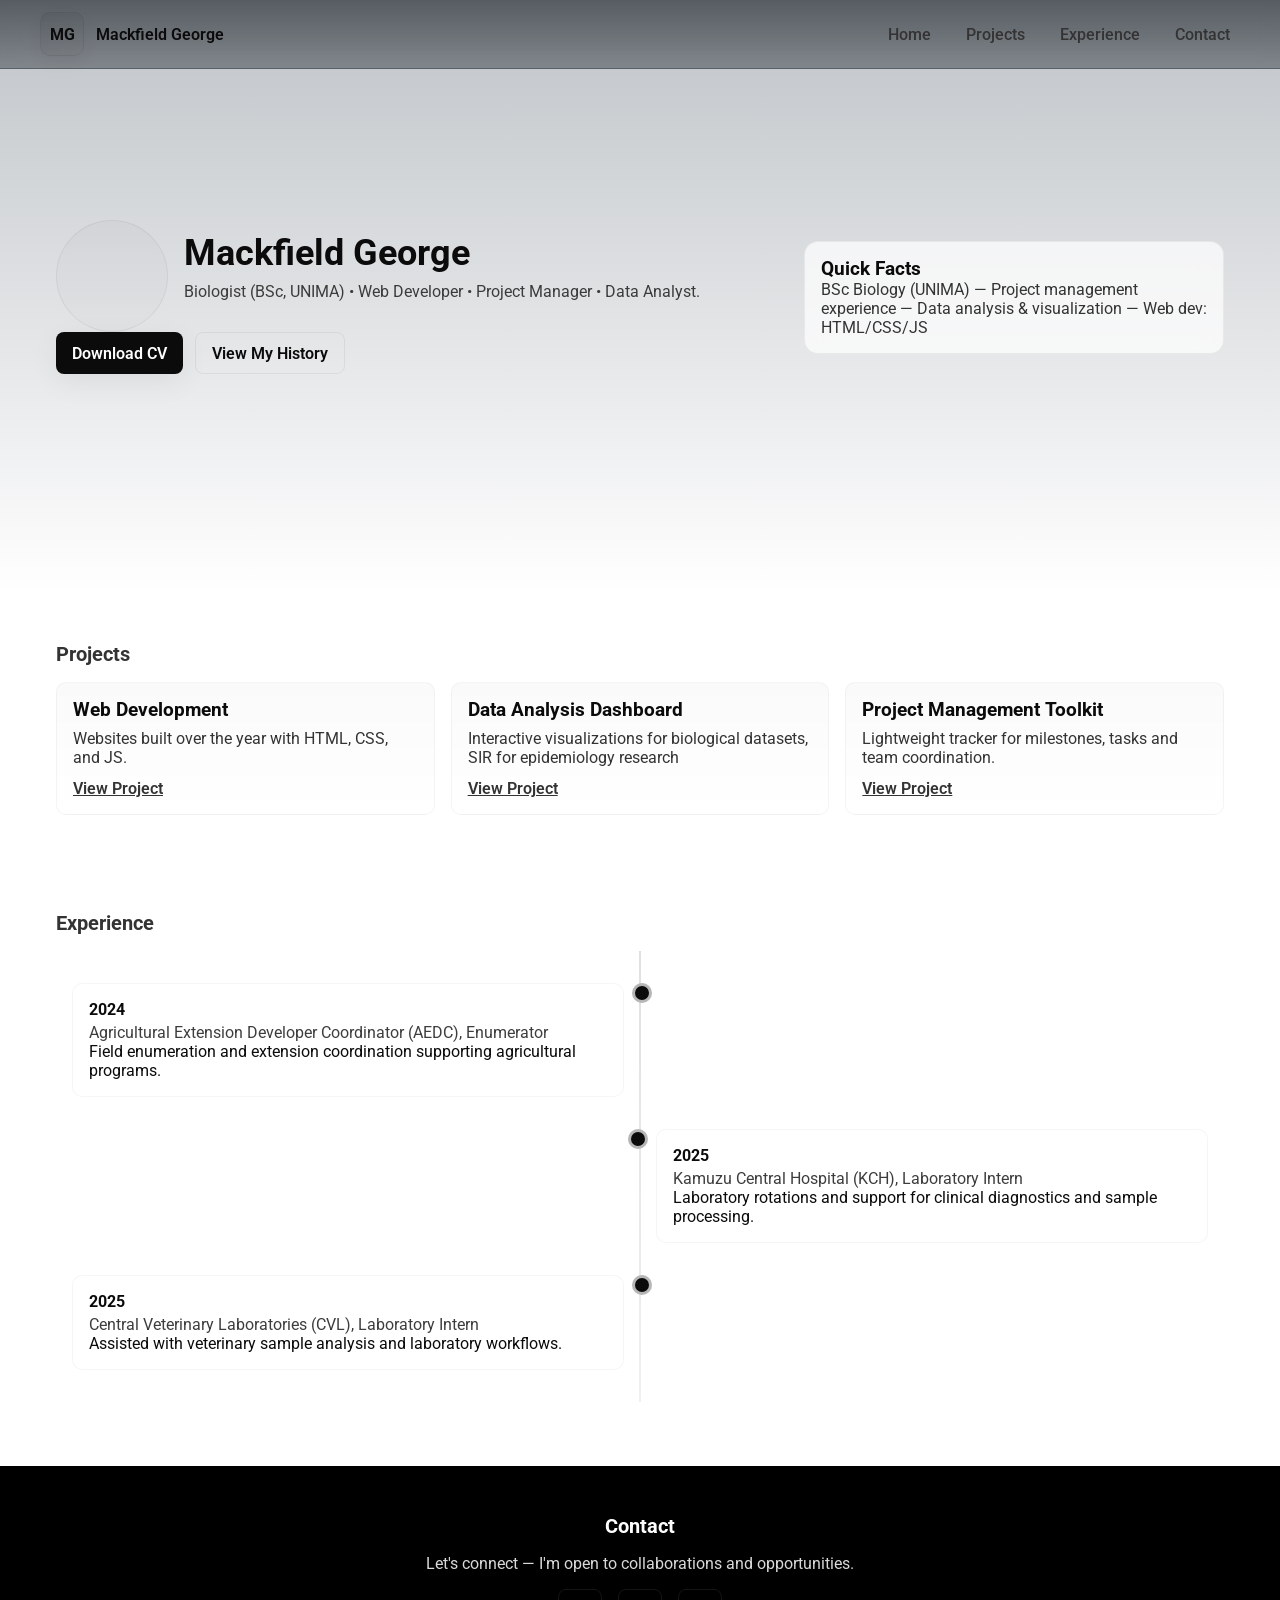
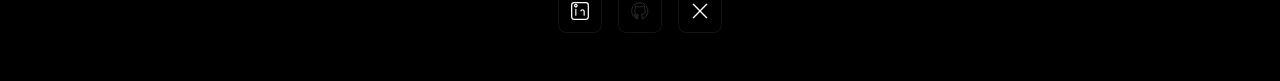
==== index.html @ 66f75277 "Update and rename personal.html to index.html" ====
<!DOCTYPE html>
<html lang="en">
<head>
    <meta charset="UTF-8">
    <meta name="viewport" content="width=device-width, initial-scale=1.0">
    <title>Mackfield George - Portfolio</title>
    <link href="https://fonts.googleapis.com/css2?family=Roboto:wght@300;400;500;700&display=swap" rel="stylesheet">
    <link rel="stylesheet" href="styles.css">
</head>
<body>
    <header>
        <div class="container header-inner">
            <div class="brand">
                <div class="logo">MG</div>
                <h1>Mackfield George</h1>
            </div>
            <nav aria-label="Main navigation">
                <a href="#hero">Home</a>
                <a href="#projects">Projects</a>
                <a href="#experience">Experience</a>
                <a href="#contact">Contact</a>
            </nav>
            <button class="nav-toggle" aria-label="Toggle menu" aria-expanded="false">☰</button>
        </div>
    </header>

    <section id="hero">
        <div class="container hero-grid">
                        <div class="hero-intro">
                                <div style="display:flex;align-items:center;gap:1rem;flex-wrap:wrap">
                                    <div class="avatar avatar-hero" id="avatar-root" tabindex="0" title="Upload profile photo">
                                        <img id="avatar-img" src="Profile.png" alt="Profile photo" onerror="this.style.display='none'">
                                        <input id="avatar-input" type="file" accept="image/*" aria-label="Upload profile photo">
                                    </div>
                                    <div>
                                        <h1>Mackfield George</h1>
                                        <p class="lead">Biologist (BSc, UNIMA) • Web Developer • Project Manager • Data Analyst.</p>
                                    </div>
                                </div>
                                <div class="cta-row">
                                        <!-- Primary call-to-action: Download CV -->
                                        <a id="download-cv" class="btn btn-primary" href="resume.html">Download CV</a>
                                        <!-- Secondary: view projects -->
                                        <a id="open-history" href="#" class="btn btn-ghost">View My History</a>
                                </div>

                        </div>
            <div class="panel">
                <h3 style="color:var(--text)">Quick Facts</h3>
                <p style="color:var(--muted)">BSc Biology (UNIMA) — Project management experience — Data analysis & visualization — Web dev: HTML/CSS/JS</p>
            </div>
        </div>
    </section>

    <section id="projects">
        <div class="container">
            <h2 class="h2">Projects</h2>
            <div class="projects-grid">
                <div class="project-card">
                    <h3>Web Development</h3>
                    <p>Websites built over the year with HTML, CSS, and JS.</p>
                    <a href="#">View Project</a>
                </div>
                <div class="project-card">
                    <h3>Data Analysis Dashboard</h3>
                    <p>Interactive visualizations for biological datasets, SIR for epidemiology research</p>
                    <a href="#">View Project</a>
                </div>
                <div class="project-card">
                    <h3>Project Management Toolkit</h3>
                    <p>Lightweight tracker for milestones, tasks and team coordination.</p>
                    <a href="#">View Project</a>
                </div>
            </div>
        </div>
    </section>

    <section id="experience">
        <div class="container">
            <h2 class="h2">Experience</h2>
            <div class="timeline">
                <div class="timeline-item">
                    <div class="timeline-dot"></div>
                    <div class="timeline-content">
                        <h4>2024</h4>
                        <p class="lead">Agricultural Extension Developer Coordinator (AEDC), Enumerator</p>
                        <p>Field enumeration and extension coordination supporting agricultural programs.</p>
                    </div>
                </div>
                <div class="timeline-item">
                    <div class="timeline-dot"></div>
                    <div class="timeline-content">
                        <h4>2025</h4>
                        <p class="lead">Kamuzu Central Hospital (KCH), Laboratory Intern</p>
                        <p>Laboratory rotations and support for clinical diagnostics and sample processing.</p>
                    </div>
                </div>
                <div class="timeline-item">
                    <div class="timeline-dot"></div>
                    <div class="timeline-content">
                        <h4>2025</h4>
                        <p class="lead">Central Veterinary Laboratories (CVL), Laboratory Intern</p>
                        <p>Assisted with veterinary sample analysis and laboratory workflows.</p>
                    </div>
                </div>
            </div>
        </div>
    </section>

    <section id="contact">
        <div class="container">
            <h2 class="h2">Contact</h2>
            <p class="lead">Let's connect — I'm open to collaborations and opportunities.</p>
            <div class="social-icons">
                <a href="#" title="LinkedIn" aria-label="LinkedIn">
                    <!-- LinkedIn SVG -->
                    <svg width="20" height="20" viewBox="0 0 24 24" fill="none" xmlns="http://www.w3.org/2000/svg"><rect x="2" y="2" width="20" height="20" rx="3" stroke="currentColor" stroke-width="1.5"/><path d="M7 10v7M7 7a1.5 1.5 0 110-3 1.5 1.5 0 010 3zM17 17v-4c0-1.6-.9-2.5-2-2.5-1.1 0-1.6.8-1.9 1.3" stroke="currentColor" stroke-width="1.4" stroke-linecap="round" stroke-linejoin="round"/></svg>
                </a>
                <a href="#" title="GitHub" aria-label="GitHub">
                    <!-- GitHub SVG -->
                    <svg width="20" height="20" viewBox="0 0 24 24" fill="none" xmlns="http://www.w3.org/2000/svg"><path d="M12 2a10 10 0 00-3.16 19.49c.5.09.68-.22.68-.48 0-.24-.01-.87-.01-1.7-2.77.6-3.36-1.2-3.36-1.2-.45-1.13-1.1-1.43-1.1-1.43-.9-.62.07-.6.07-.6 1 .07 1.53 1.03 1.53 1.03.88 1.52 2.31 1.08 2.87.83.09-.65.34-1.08.62-1.33-2.22-.25-4.56-1.11-4.56-4.93 0-1.09.39-1.98 1.03-2.67-.1-.26-.45-1.28.1-2.66 0 0 .84-.27 2.75 1.02A9.55 9.55 0 0112 6.8c.85.004 1.7.115 2.5.34 1.9-1.29 2.74-1.02 2.74-1.02.56 1.38.21 2.4.1 2.66.64.69 1.03 1.58 1.03 2.67 0 3.83-2.34 4.67-4.57 4.92.35.3.66.88.66 1.78 0 1.29-.01 2.33-.01 2.65 0 .26.18.58.69.48A10 10 0 0012 2z" stroke="currentColor" stroke-width="0.2"/></svg>
                </a>
                <a href="#" title="X (Twitter)" aria-label="X">
                    <!-- X SVG -->
                    <svg width="20" height="20" viewBox="0 0 24 24" fill="none" xmlns="http://www.w3.org/2000/svg"><path d="M4 4l16 16M20 4L4 20" stroke="currentColor" stroke-width="1.6" stroke-linecap="round" stroke-linejoin="round"/></svg>
                </a>
            </div>
        </div>
    </section>

        <!-- History Modal -->
        <div id="history-modal" class="modal-overlay" role="dialog" aria-modal="true" aria-labelledby="history-title">
            <div class="modal" role="document">
                <div class="modal-header">
                    <div id="history-title" class="modal-title">Personal History & Academic Journey</div>
                    <button class="modal-close" aria-label="Close history">✕</button>
                </div>
                <div class="modal-body">
                    <h3>Early Life & Education</h3>
                    <p>I was born on 3 June, 2003 in Lilongwe, Malawi, to my parents Mr and Mrs George Kadyaula. My early years were shaped by a curious environment that encouraged exploration, leading me to Tsogolo Education Centre, then later to Mdzobwe Full Primary School for my foundational education. I did very well on my PSLC and was selected to one of the country's top secondary schools, Mzuzu Government Secondary School. There I first began to appreciate the intersection of different disciplines and developed an interest in how the world operates. My form four MSCE exam results got me selected to the top university in the country to pursue my undergraduate degree, Bachelor of Science in Biology.</p>

                    <h3>University & Personal Growth</h3>
                    <p>University was a transformative period that allowed me to bridge the gap between theoretical knowledge and practical application. While my core curriculum focused on biology, I spent elective time and personal hours diving into subjects that also fascinate me.</p>

                    <h3>Areas of Interest & Intellectual Pursuit</h3>
                    <p>My free time during holidays and weekends was used to learn programming and data analysis where I learned the power of code to solve problems and the ability of data to reveal hidden patterns in biological or social systems. Though not my major-related discipline, the humanities hold a strong interest for me. To balance the technical, I am deeply invested in philosophy, geopolitics, and literature.</p>

                    <h3>Future Aspirations</h3>
                    <p>My ultimate goal is to synthesize these diverse interests by pursuing an MSc in Bioinformatics. I believe the future of medicine and biological discovery lies at the intersection of computational power and laboratory expertise. By combining my passion for programming with my foundation in lab sciences, I aim to contribute to the field of genomics and personalized medicine.</p>

                </div>
            </div>

        

    <script src="script.js"></script>
</body>
</html>
---- styles.css ----
/* Minimalist Dark Mode — Deep Blues & Slate Grey */
:root{
  --bg:#ffffff;
  --panel: rgba(255,255,255,0.7);
  --accent:#000000;
  --text:#0b0b0b;
  --muted:#333333;
  --glass: rgba(255,255,255,0.6);
}
*{box-sizing:border-box;margin:0;padding:0}
html,body{height:100%}
body{
  font-family: 'Roboto', system-ui, -apple-system, 'Segoe UI', Roboto, 'Helvetica Neue', Arial;
  background:var(--bg);
  color:var(--text);
  -webkit-font-smoothing:antialiased;
  -moz-osx-font-smoothing:grayscale;
}
.container{width:100%;max-width:1200px;margin:0 auto;padding:0 1rem}
header{position:fixed;left:0;right:0;top:0;z-index:60;background:linear-gradient(180deg,rgba(0,8,15,0.55),rgba(0,8,15,0.35));backdrop-filter:blur(8px);border-bottom:1px solid rgba(74,144,226,0.04)}
.header-inner{display:flex;align-items:center;justify-content:space-between;padding:0.75rem 0}
.brand{display:flex;align-items:center;gap:0.75rem}
.brand .logo{width:44px;height:44px;border-radius:10px;background:linear-gradient(135deg,rgba(0,0,0,0.06),rgba(0,0,0,0.02));display:flex;align-items:center;justify-content:center;color:var(--text);font-weight:700;border:1px solid rgba(0,0,0,0.06);box-shadow:0 6px 18px rgba(0,0,0,0.04)}
.brand h1{font-size:1rem;color:var(--text);font-weight:600}
nav{display:flex;align-items:center;gap:1rem}
nav a{color:var(--muted);text-decoration:none;padding:0.5rem 0.6rem;border-radius:6px;font-weight:500}
nav a:hover,nav a:focus{color:var(--text);background:var(--glass)}
.nav-toggle{display:none;background:transparent;border:0;color:var(--muted);font-size:1.25rem}
main{padding-top:88px}
/* Hero */
#hero{min-height:66vh;display:flex;align-items:center;padding:3.5rem 0;background:linear-gradient(180deg,rgba(0,18,34,0.25),transparent)}
.hero-grid{display:grid;grid-template-columns:1fr 420px;gap:2rem;align-items:center}
.hero-intro h1{font-size:2.25rem;color:var(--text);margin-bottom:0.5rem}
.hero-intro p{font-size:1.025rem;color:var(--muted);max-width:60ch;margin-bottom:1.25rem}
.cta-row{display:flex;gap:0.75rem;flex-wrap:wrap}
.btn{display:inline-flex;align-items:center;gap:0.6rem;padding:0.65rem 1rem;border-radius:8px;border:0;cursor:pointer;text-decoration:none;font-weight:600}
.btn-primary{background:var(--text);color:#ffffff;box-shadow:0 8px 30px rgba(0,0,0,0.06)}
.btn-ghost{background:transparent;border:1px solid rgba(0,0,0,0.06);color:var(--text)}
.panel{background:var(--panel);backdrop-filter:blur(10px);-webkit-backdrop-filter:blur(10px);border:1px solid rgba(0,0,0,0.06);padding:1rem;border-radius:14px;color:var(--text)}
/* Projects */
#projects{padding:3rem 0}
.projects-grid{display:grid;grid-template-columns:repeat(auto-fit,minmax(240px,1fr));gap:1rem}
.project-card{padding:1rem;border-radius:10px;background:linear-gradient(180deg,rgba(0,0,0,0.02),rgba(0,0,0,0));border:1px solid rgba(0,0,0,0.04)}
.project-card h3{color:var(--text);margin-bottom:0.5rem}
.project-card p{color:var(--muted);margin-bottom:0.75rem}
.project-card a{color:var(--muted);font-weight:600}
/* Experience timeline */
#experience{padding:3rem 0}
.timeline{position:relative;margin:1rem 0;padding:1rem 0}
.timeline::before{content:'';position:absolute;left:50%;top:0;bottom:0;width:2px;background:linear-gradient(180deg,rgba(0,0,0,0.12),rgba(0,0,0,0.06));transform:translateX(-50%)}
.timeline-item{position:relative;width:50%;padding:1rem}
.timeline-item:nth-child(odd){left:0}
.timeline-item:nth-child(even){left:50%}
.timeline-dot{position:absolute;top:1rem;right:-12px;width:20px;height:20px;border-radius:50%;background:var(--text);border:3px solid var(--panel)}
.timeline-item:nth-child(even) .timeline-dot{left:-12px;right:auto}
.timeline-content{background:rgba(255,255,255,0.68);padding:1rem;border-radius:10px;border:1px solid rgba(0,0,0,0.04);color:var(--text)}
.timeline-content h4{color:var(--text);margin-bottom:0.25rem}
/* Contact */
#contact{padding:3rem 0;text-align:center;background:#000;color:#fff}
#contact .h2, #contact h2{color:#fff}
#contact .lead{color:#e6e6e6}
.social-icons{display:flex;gap:1rem;justify-content:center;margin-top:1rem}
.social-icons a{display:inline-flex;align-items:center;justify-content:center;width:44px;height:44px;border-radius:8px;background:transparent;border:1px solid rgba(255,255,255,0.08);color:#fff}
.social-icons a:hover{color:#fff;transform:translateY(-4px);background:rgba(255,255,255,0.03)}
/* Utilities */
.h2{font-size:1.25rem;color:var(--muted);margin-bottom:1rem}
.lead{color:var(--muted);opacity:0.95}
/* Responsive */
@media (max-width:900px){
  .hero-grid{grid-template-columns:1fr}
  .hero-grid > .panel{order:2}
  .timeline::before{left:20px}
  .timeline-item{width:100%;left:0;padding-left:3rem;padding-right:1rem}
  .timeline-item:nth-child(even){left:0}
  .timeline-dot{left:8px;right:auto}
  nav{display:none}
  .nav-toggle{display:inline-flex}
}
@media (max-width:480px){
  .brand h1{font-size:0.95rem}
  .hero-intro h1{font-size:1.5rem}
  .cta-row{flex-direction:column;align-items:flex-start}
}

/* Avatar / profile photo */
.avatar{width:64px;height:64px;border-radius:50%;overflow:hidden;border:1px solid rgba(0,0,0,0.06);background:linear-gradient(180deg,rgba(0,0,0,0.02),rgba(0,0,0,0.01));display:flex;align-items:center;justify-content:center;cursor:pointer}
.avatar img{width:100%;height:100%;object-fit:cover;display:block}
.avatar input[type=file]{display:none}
.avatar .initials{font-weight:700;color:var(--text)}
.resume-avatar{width:96px;height:96px;border-radius:14px}
.logo .avatar{width:56px;height:56px;border-radius:12px}
.avatar:focus{outline:3px solid rgba(0,0,0,0.06);outline-offset:3px}

/* Hero avatar sizing (circular) */
.avatar-hero{width:112px;height:112px;border-radius:50%;flex:0 0 112px}
.avatar-hero img{border-radius:50%}
.avatar-hero .initials{font-size:1.15rem}

/* Modal (history) */
.modal-overlay{position:fixed;inset:0;background:rgba(0,0,0,0.35);display:none;align-items:center;justify-content:center;padding:1.25rem;z-index:140}
.modal-overlay.open{display:flex}
.modal{width:100%;max-width:880px;background:rgba(255,255,255,0.9);backdrop-filter:blur(12px);-webkit-backdrop-filter:blur(12px);border-radius:14px;box-shadow:0 20px 60px rgba(0,0,0,0.12);overflow:auto;max-height:90vh;border:1px solid rgba(0,0,0,0.06)}
.modal-header{display:flex;align-items:center;justify-content:space-between;padding:1rem 1.25rem;border-bottom:1px solid rgba(0,0,0,0.04)}
.modal-title{font-size:1.125rem;font-weight:700;color:var(--text)}
.modal-close{background:transparent;border:0;font-size:1.25rem;padding:0.35rem;cursor:pointer;color:var(--text)}
.modal-body{padding:1rem 1.25rem;color:var(--text);line-height:1.6}
.modal-body h3{margin-top:0.25rem;margin-bottom:0.5rem}
.modal-body p{margin-bottom:0.9rem;color:var(--muted)}

@media (max-width:640px){
  .modal{max-width:640px;padding:0}
  .modal-body{padding:1rem}
}

/* (floating avatar/contact removed) */
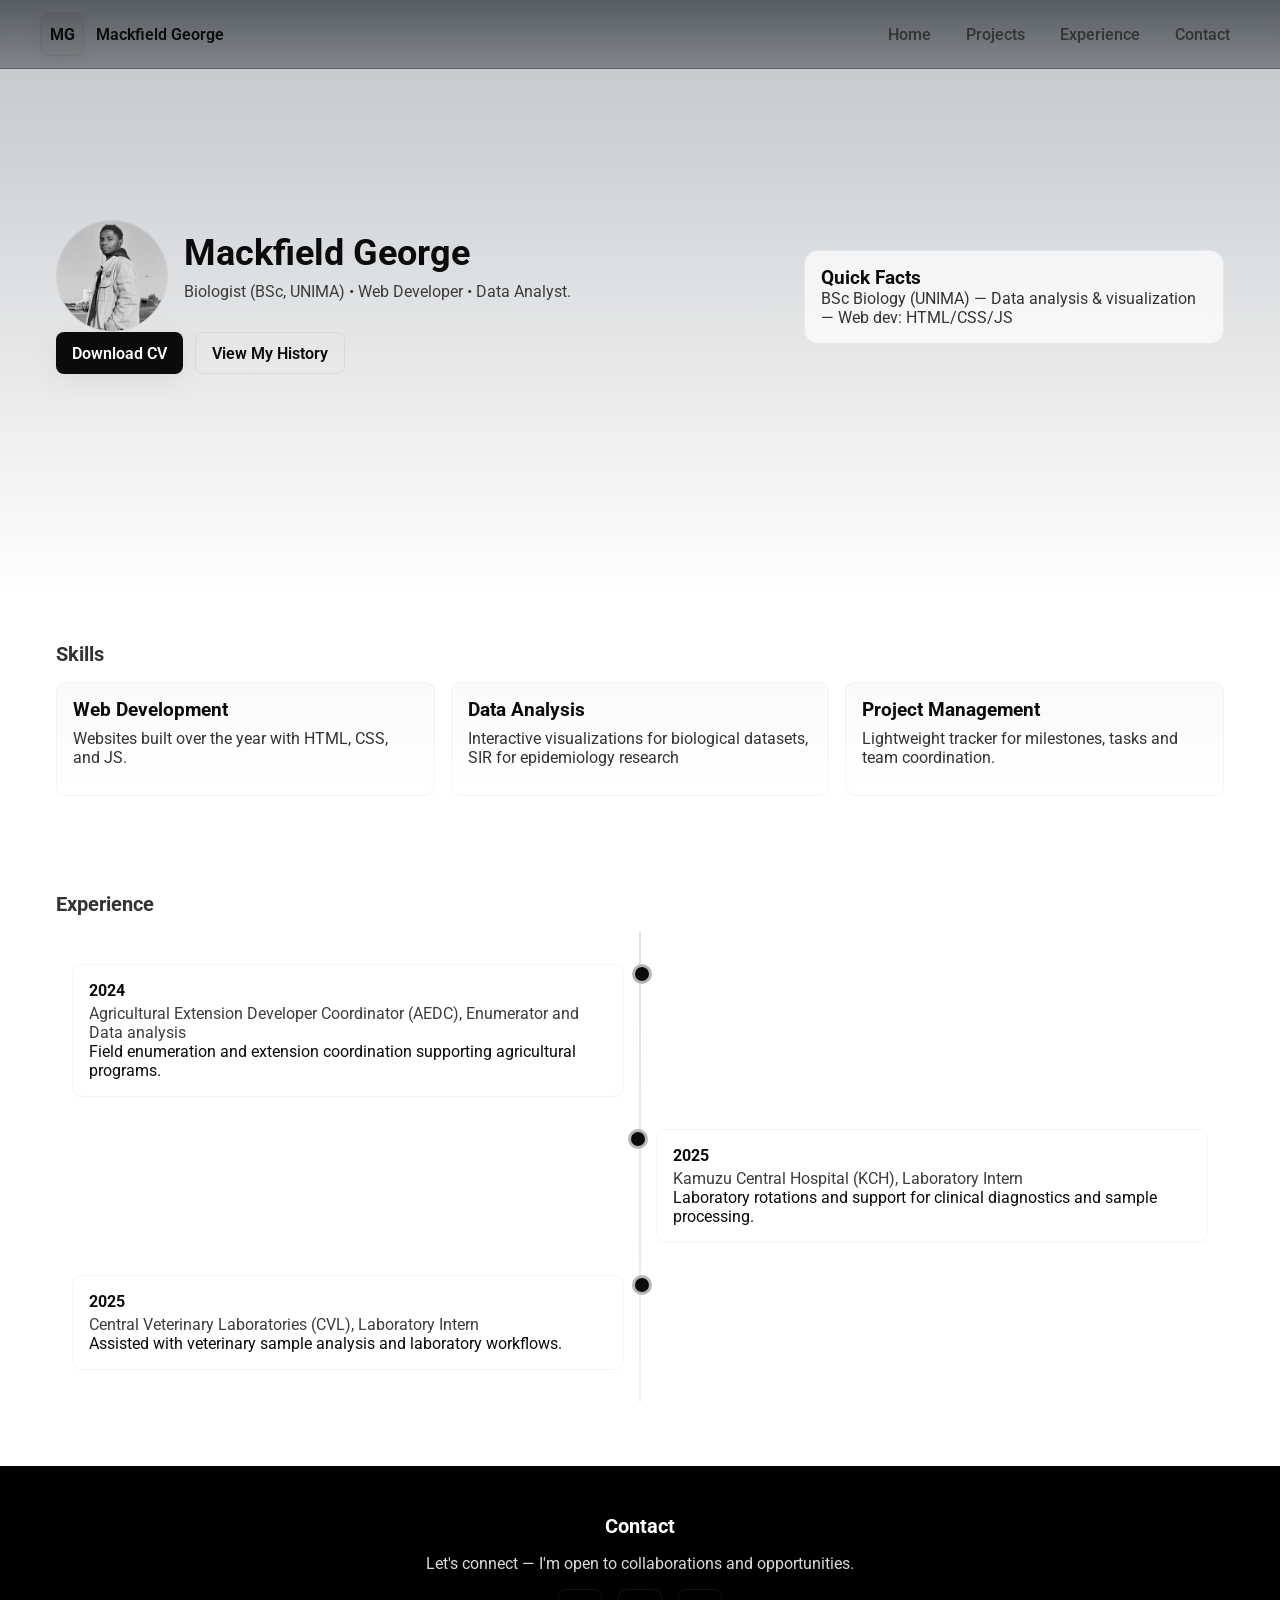
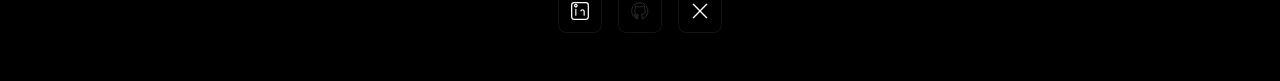
==== commit ecd0310c: "Fix HTML structure and update profile image source" ====
--- a/index.html
+++ b/index.html
@@ -26,50 +26,46 @@
 
     <section id="hero">
         <div class="container hero-grid">
-                        <div class="hero-intro">
-                                <div style="display:flex;align-items:center;gap:1rem;flex-wrap:wrap">
-                                    <div class="avatar avatar-hero" id="avatar-root" tabindex="0" title="Upload profile photo">
-                                        <img id="avatar-img" src="Profile.png" alt="Profile photo" onerror="this.style.display='none'">
-                                        <input id="avatar-input" type="file" accept="image/*" aria-label="Upload profile photo">
-                                    </div>
-                                    <div>
-                                        <h1>Mackfield George</h1>
-                                        <p class="lead">Biologist (BSc, UNIMA) • Web Developer • Project Manager • Data Analyst.</p>
-                                    </div>
-                                </div>
-                                <div class="cta-row">
-                                        <!-- Primary call-to-action: Download CV -->
-                                        <a id="download-cv" class="btn btn-primary" href="resume.html">Download CV</a>
-                                        <!-- Secondary: view projects -->
-                                        <a id="open-history" href="#" class="btn btn-ghost">View My History</a>
-                                </div>
-
-                        </div>
+            <div class="hero-intro">
+                <div style="display:flex;align-items:center;gap:1rem;flex-wrap:wrap">
+                    <div class="avatar avatar-hero">
+                        <img id="avatar-img" src="profile.png" alt="Mackfield George Profile Photo" onerror="this.style.display='none'">
+                    </div>
+                    <div>
+                        <h1>Mackfield George</h1>
+                        <p class="lead">Biologist (BSc, UNIMA) • Web Developer • Data Analyst.</p>
+                    </div>
+                </div>
+                <div class="cta-row">
+                    <a id="download-cv" class="btn btn-primary" href="resume.pdf" target="_blank" rel="noopener noreferrer">Download CV</a>
+                    <a id="open-history" href="#" class="btn btn-ghost">View My History</a>
+                </div>
+            </div>
             <div class="panel">
                 <h3 style="color:var(--text)">Quick Facts</h3>
-                <p style="color:var(--muted)">BSc Biology (UNIMA) — Project management experience — Data analysis & visualization — Web dev: HTML/CSS/JS</p>
+                <p style="color:var(--muted)">BSc Biology (UNIMA) — Data analysis & visualization — Web dev: HTML/CSS/JS</p>
             </div>
         </div>
     </section>
 
     <section id="projects">
         <div class="container">
-            <h2 class="h2">Projects</h2>
+            <h2 class="h2">Skills</h2>
             <div class="projects-grid">
                 <div class="project-card">
                     <h3>Web Development</h3>
                     <p>Websites built over the year with HTML, CSS, and JS.</p>
-                    <a href="#">View Project</a>
+                    
                 </div>
                 <div class="project-card">
-                    <h3>Data Analysis Dashboard</h3>
+                    <h3>Data Analysis</h3>
                     <p>Interactive visualizations for biological datasets, SIR for epidemiology research</p>
-                    <a href="#">View Project</a>
+                    
                 </div>
                 <div class="project-card">
-                    <h3>Project Management Toolkit</h3>
+                    <h3>Project Management</h3>
                     <p>Lightweight tracker for milestones, tasks and team coordination.</p>
-                    <a href="#">View Project</a>
+                    
                 </div>
             </div>
         </div>
@@ -83,7 +79,7 @@
                     <div class="timeline-dot"></div>
                     <div class="timeline-content">
                         <h4>2024</h4>
-                        <p class="lead">Agricultural Extension Developer Coordinator (AEDC), Enumerator</p>
+                        <p class="lead">Agricultural Extension Developer Coordinator (AEDC), Enumerator and Data analysis</p>
                         <p>Field enumeration and extension coordination supporting agricultural programs.</p>
                     </div>
                 </div>
@@ -113,45 +109,39 @@
             <p class="lead">Let's connect — I'm open to collaborations and opportunities.</p>
             <div class="social-icons">
                 <a href="#" title="LinkedIn" aria-label="LinkedIn">
-                    <!-- LinkedIn SVG -->
                     <svg width="20" height="20" viewBox="0 0 24 24" fill="none" xmlns="http://www.w3.org/2000/svg"><rect x="2" y="2" width="20" height="20" rx="3" stroke="currentColor" stroke-width="1.5"/><path d="M7 10v7M7 7a1.5 1.5 0 110-3 1.5 1.5 0 010 3zM17 17v-4c0-1.6-.9-2.5-2-2.5-1.1 0-1.6.8-1.9 1.3" stroke="currentColor" stroke-width="1.4" stroke-linecap="round" stroke-linejoin="round"/></svg>
                 </a>
                 <a href="#" title="GitHub" aria-label="GitHub">
-                    <!-- GitHub SVG -->
                     <svg width="20" height="20" viewBox="0 0 24 24" fill="none" xmlns="http://www.w3.org/2000/svg"><path d="M12 2a10 10 0 00-3.16 19.49c.5.09.68-.22.68-.48 0-.24-.01-.87-.01-1.7-2.77.6-3.36-1.2-3.36-1.2-.45-1.13-1.1-1.43-1.1-1.43-.9-.62.07-.6.07-.6 1 .07 1.53 1.03 1.53 1.03.88 1.52 2.31 1.08 2.87.83.09-.65.34-1.08.62-1.33-2.22-.25-4.56-1.11-4.56-4.93 0-1.09.39-1.98 1.03-2.67-.1-.26-.45-1.28.1-2.66 0 0 .84-.27 2.75 1.02A9.55 9.55 0 0112 6.8c.85.004 1.7.115 2.5.34 1.9-1.29 2.74-1.02 2.74-1.02.56 1.38.21 2.4.1 2.66.64.69 1.03 1.58 1.03 2.67 0 3.83-2.34 4.67-4.57 4.92.35.3.66.88.66 1.78 0 1.29-.01 2.33-.01 2.65 0 .26.18.58.69.48A10 10 0 0012 2z" stroke="currentColor" stroke-width="0.2"/></svg>
                 </a>
                 <a href="#" title="X (Twitter)" aria-label="X">
-                    <!-- X SVG -->
                     <svg width="20" height="20" viewBox="0 0 24 24" fill="none" xmlns="http://www.w3.org/2000/svg"><path d="M4 4l16 16M20 4L4 20" stroke="currentColor" stroke-width="1.6" stroke-linecap="round" stroke-linejoin="round"/></svg>
                 </a>
             </div>
         </div>
     </section>
 
-        <!-- History Modal -->
-        <div id="history-modal" class="modal-overlay" role="dialog" aria-modal="true" aria-labelledby="history-title">
-            <div class="modal" role="document">
-                <div class="modal-header">
-                    <div id="history-title" class="modal-title">Personal History & Academic Journey</div>
-                    <button class="modal-close" aria-label="Close history">✕</button>
-                </div>
-                <div class="modal-body">
-                    <h3>Early Life & Education</h3>
-                    <p>I was born on 3 June, 2003 in Lilongwe, Malawi, to my parents Mr and Mrs George Kadyaula. My early years were shaped by a curious environment that encouraged exploration, leading me to Tsogolo Education Centre, then later to Mdzobwe Full Primary School for my foundational education. I did very well on my PSLC and was selected to one of the country's top secondary schools, Mzuzu Government Secondary School. There I first began to appreciate the intersection of different disciplines and developed an interest in how the world operates. My form four MSCE exam results got me selected to the top university in the country to pursue my undergraduate degree, Bachelor of Science in Biology.</p>
+    <div id="history-modal" class="modal-overlay" role="dialog" aria-modal="true" aria-labelledby="history-title">
+        <div class="modal" role="document">
+            <div class="modal-header">
+                <div id="history-title" class="modal-title">Personal History & Academic Journey</div>
+                <button class="modal-close" aria-label="Close history">✕</button>
+            </div>
+            <div class="modal-body">
+                <h3>Early Life & Education</h3>
+                <p>I was born on 3 June, 2003 in Lilongwe, Malawi, to my parents Mr and Mrs George Kadyaula. My early years were shaped by a curious environment that encouraged exploration, leading me to Tsogolo Education Centre, then later to Mdzobwe Full Primary School for my foundational education. I did very well on my PSLC and was selected to one of the country's top secondary schools, Mzuzu Government Secondary School. There I first began to appreciate the intersection of different disciplines and developed an interest in how the world operates. My form four MSCE exam results got me selected to the top university in the country to pursue my undergraduate degree, Bachelor of Science in Biology.</p>
 
-                    <h3>University & Personal Growth</h3>
-                    <p>University was a transformative period that allowed me to bridge the gap between theoretical knowledge and practical application. While my core curriculum focused on biology, I spent elective time and personal hours diving into subjects that also fascinate me.</p>
+                <h3>University & Personal Growth</h3>
+                <p>University was a transformative period that allowed me to bridge the gap between theoretical knowledge and practical application. While my core curriculum focused on biology, I spent elective time and personal hours diving into subjects that also fascinate me.</p>
 
-                    <h3>Areas of Interest & Intellectual Pursuit</h3>
-                    <p>My free time during holidays and weekends was used to learn programming and data analysis where I learned the power of code to solve problems and the ability of data to reveal hidden patterns in biological or social systems. Though not my major-related discipline, the humanities hold a strong interest for me. To balance the technical, I am deeply invested in philosophy, geopolitics, and literature.</p>
+                <h3>Areas of Interest & Intellectual Pursuit</h3>
+                <p>My free time during holidays and weekends was used to learn programming and data analysis where I learned the power of code to solve problems and the ability of data to reveal hidden patterns in biological or social systems. Though not my major-related discipline, the humanities hold a strong interest for me. To balance the technical, I am deeply invested in philosophy, geopolitics, and literature.</p>
 
-                    <h3>Future Aspirations</h3>
-                    <p>My ultimate goal is to synthesize these diverse interests by pursuing an MSc in Bioinformatics. I believe the future of medicine and biological discovery lies at the intersection of computational power and laboratory expertise. By combining my passion for programming with my foundation in lab sciences, I aim to contribute to the field of genomics and personalized medicine.</p>
-
-                </div>
+                <h3>Future Aspirations</h3>
+                <p>My ultimate goal is to synthesize these diverse interests by pursuing an MSc in Bioinformatics. I believe the future of medicine and biological discovery lies at the intersection of computational power and laboratory expertise. By combining my passion for programming with my foundation in lab sciences, I aim to contribute to the field of genomics and personalized medicine.</p>
             </div>
-
-        
+        </div>
+    </div>
 
     <script src="script.js"></script>
 </body>
